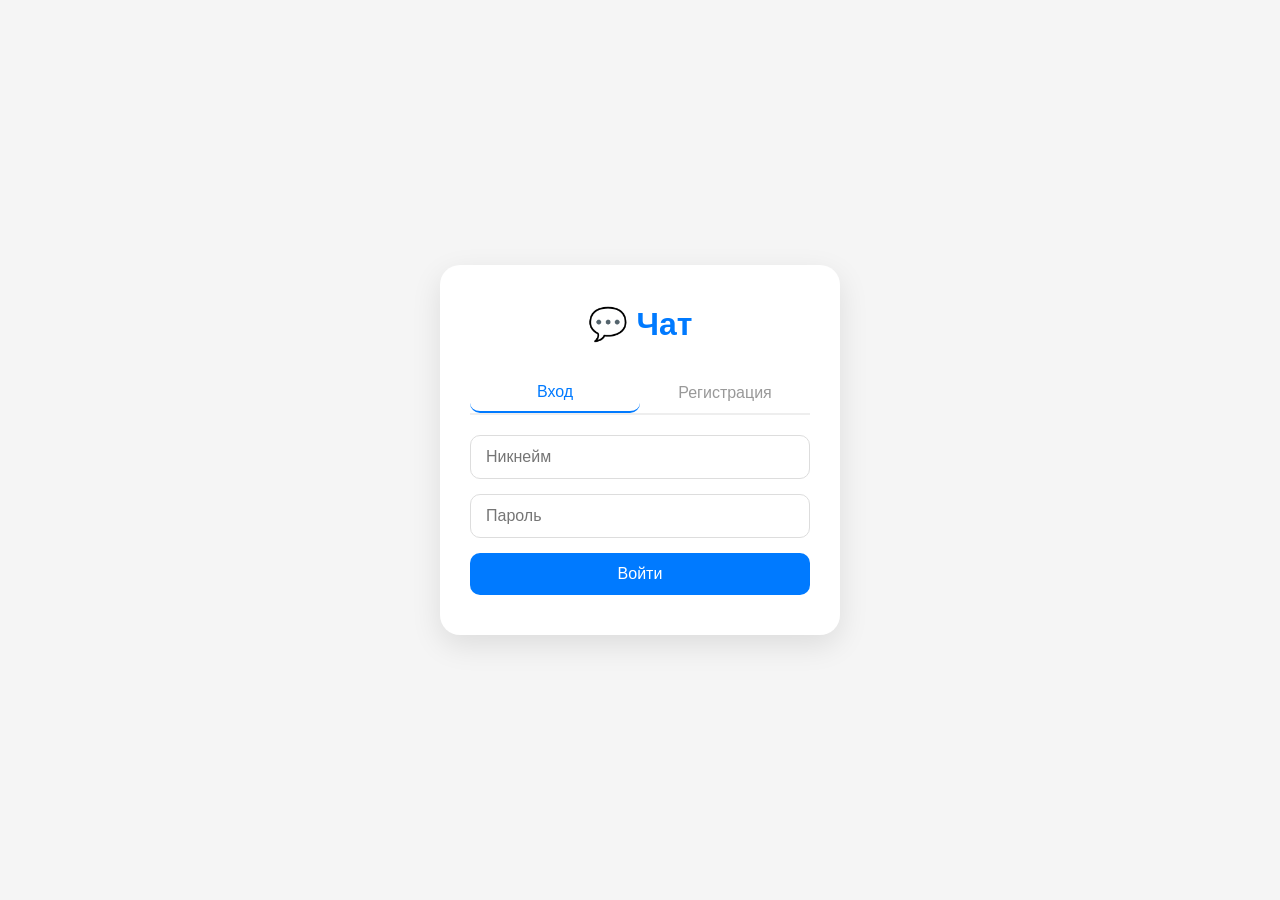
==== templates/login.html @ 4a16a885 "Ещё раз исправлен вход" ====
<!DOCTYPE html>
<html lang="ru">
<head>
    <meta charset="UTF-8">
    <meta name="viewport" content="width=device-width, initial-scale=1.0">
    <title>Вход</title>
    <style>
        * { margin: 0; padding: 0; box-sizing: border-box; }
        body { font-family: -apple-system, sans-serif; background: #f5f5f5; height: 100vh; display: flex; justify-content: center; align-items: center; }
        #app { background: white; padding: 40px 30px; border-radius: 20px; box-shadow: 0 10px 30px rgba(0,0,0,0.1); width: 100%; max-width: 400px; }
        h1 { text-align: center; margin-bottom: 30px; color: #007AFF; }
        .tab { display: flex; margin-bottom: 20px; border-bottom: 2px solid #eee; }
        .tab button { flex: 1; padding: 10px; border: none; background: none; font-size: 16px; cursor: pointer; color: #999; transition: 0.3s; }
        .tab button.active { color: #007AFF; border-bottom: 2px solid #007AFF; }
        .form { display: none; }
        .form.active { display: block; }
        input { width: 100%; padding: 12px 15px; margin-bottom: 15px; border: 1px solid #ddd; border-radius: 10px; font-size: 16px; outline: none; }
        input:focus { border-color: #007AFF; }
        button { width: 100%; padding: 12px; background: #007AFF; color: white; border: none; border-radius: 10px; font-size: 16px; cursor: pointer; }
        button:hover { background: #0055b3; }
        .error { color: red; text-align: center; margin-bottom: 10px; font-size: 14px; }
        .success { color: green; text-align: center; margin-bottom: 10px; font-size: 14px; }
    </style>
</head>
<body>
    <div id="app">
        <h1>💬 Чат</h1>
        <div class="tab">
            <button class="active" onclick="switchTab('login')">Вход</button>
            <button onclick="switchTab('register')">Регистрация</button>
        </div>
        <div id="login-form" class="form active">
            <div id="login-error" class="error"></div>
            <input type="text" id="login-username" placeholder="Никнейм">
            <input type="password" id="login-password" placeholder="Пароль">
            <button id="login-btn" onclick="login()">Войти</button>
        </div>
        <div id="register-form" class="form">
            <div id="register-error" class="error"></div>
            <div id="register-success" class="success"></div>
            <input type="text" id="register-username" placeholder="Никнейм">
            <input type="text" id="register-displayname" placeholder="Имя (опционально)">
            <input type="password" id="register-password" placeholder="Пароль">
            <button onclick="register()">Зарегистрироваться</button>
        </div>
    </div>
    <script>
        function switchTab(tab) {
            document.querySelectorAll('.form').forEach(el => el.classList.remove('active'));
            document.querySelectorAll('.tab button').forEach(el => el.classList.remove('active'));
            if (tab === 'login') {
                document.getElementById('login-form').classList.add('active');
                document.querySelector('.tab button:first-child').classList.add('active');
            } else {
                document.getElementById('register-form').classList.add('active');
                document.querySelector('.tab button:last-child').classList.add('active');
            }
            document.getElementById('login-error').textContent = '';
            document.getElementById('register-error').textContent = '';
            document.getElementById('register-success').textContent = '';
        }

        async function login() {
            const username = document.getElementById('login-username').value.trim();
            const password = document.getElementById('login-password').value.trim();
            const errorEl = document.getElementById('login-error');
            
            if (!username || !password) {
                errorEl.textContent = 'Заполните все поля';
                return;
            }
            
            try {
                const resp = await fetch('/api/login', {
                    method: 'POST',
                    headers: { 'Content-Type': 'application/json' },
                    body: JSON.stringify({ username, password })
                });
                
                const data = await resp.json();
                console.log('Ответ сервера:', data);
                
                if (resp.ok) {
                    // === ПРИНУДИТЕЛЬНОЕ ПЕРЕНАПРАВЛЕНИЕ ===
                    window.location.assign('/');
                } else {
                    errorEl.textContent = data.error || 'Неверный логин или пароль';
                }
            } catch (e) {
                console.error('Ошибка:', e);
                errorEl.textContent = 'Ошибка соединения с сервером';
            }
        }

        async function register() {
            const username = document.getElementById('register-username').value.trim();
            const display_name = document.getElementById('register-displayname').value.trim();
            const password = document.getElementById('register-password').value.trim();
            const errorEl = document.getElementById('register-error');
            const successEl = document.getElementById('register-success');
            
            if (!username || !password) {
                errorEl.textContent = 'Заполните никнейм и пароль';
                return;
            }
            
            try {
                const resp = await fetch('/api/register', {
                    method: 'POST',
                    headers: { 'Content-Type': 'application/json' },
                    body: JSON.stringify({ username, password, display_name })
                });
                
                const data = await resp.json();
                console.log('Ответ регистрации:', data);
                
                if (resp.ok) {
                    successEl.textContent = '✅ Регистрация успешна!';
                    document.getElementById('login-username').value = username;
                    setTimeout(() => {
                        switchTab('login');
                        document.getElementById('login-password').value = '';
                    }, 1000);
                } else {
                    errorEl.textContent = data.error || 'Ошибка регистрации';
                }
            } catch (e) {
                console.error('Ошибка:', e);
                errorEl.textContent = 'Ошибка соединения с сервером';
            }
        }

        document.addEventListener('keydown', (e) => {
            if (e.key === 'Enter') {
                const activeForm = document.querySelector('.form.active');
                if (activeForm.id === 'login-form') login();
                else if (activeForm.id === 'register-form') register();
            }
        });
    </script>
</body>
</html>
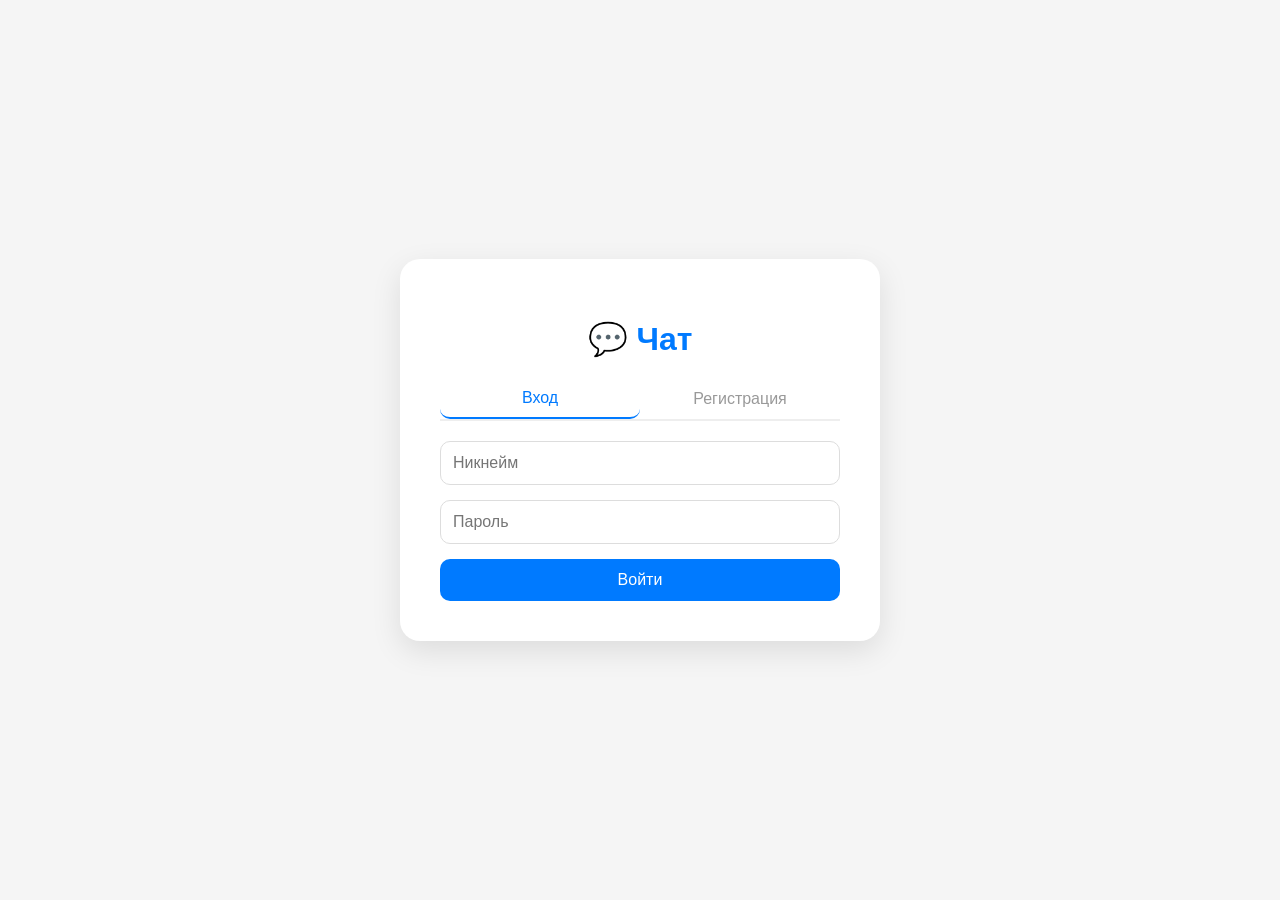
==== commit 3a61ac9e: "Фикс: убраны формы, только div" ====
--- a/templates/login.html
+++ b/templates/login.html
@@ -1,25 +1,21 @@
 <!DOCTYPE html>
-<html lang="ru">
+<html>
 <head>
     <meta charset="UTF-8">
-    <meta name="viewport" content="width=device-width, initial-scale=1.0">
     <title>Вход</title>
     <style>
-        * { margin: 0; padding: 0; box-sizing: border-box; }
-        body { font-family: -apple-system, sans-serif; background: #f5f5f5; height: 100vh; display: flex; justify-content: center; align-items: center; }
-        #app { background: white; padding: 40px 30px; border-radius: 20px; box-shadow: 0 10px 30px rgba(0,0,0,0.1); width: 100%; max-width: 400px; }
-        h1 { text-align: center; margin-bottom: 30px; color: #007AFF; }
+        body { font-family: sans-serif; display: flex; justify-content: center; align-items: center; height: 100vh; margin: 0; background: #f5f5f5; }
+        #app { background: white; padding: 40px; border-radius: 20px; box-shadow: 0 10px 30px rgba(0,0,0,0.1); width: 100%; max-width: 400px; }
+        h1 { text-align: center; color: #007AFF; }
+        input { width: 100%; padding: 12px; margin-bottom: 15px; border: 1px solid #ddd; border-radius: 10px; font-size: 16px; box-sizing: border-box; }
+        button { width: 100%; padding: 12px; background: #007AFF; color: white; border: none; border-radius: 10px; font-size: 16px; cursor: pointer; }
+        button:hover { background: #0055b3; }
+        .error { color: red; text-align: center; margin-top: 10px; }
         .tab { display: flex; margin-bottom: 20px; border-bottom: 2px solid #eee; }
-        .tab button { flex: 1; padding: 10px; border: none; background: none; font-size: 16px; cursor: pointer; color: #999; transition: 0.3s; }
+        .tab button { flex: 1; padding: 10px; border: none; background: none; font-size: 16px; cursor: pointer; color: #999; }
         .tab button.active { color: #007AFF; border-bottom: 2px solid #007AFF; }
         .form { display: none; }
         .form.active { display: block; }
-        input { width: 100%; padding: 12px 15px; margin-bottom: 15px; border: 1px solid #ddd; border-radius: 10px; font-size: 16px; outline: none; }
-        input:focus { border-color: #007AFF; }
-        button { width: 100%; padding: 12px; background: #007AFF; color: white; border: none; border-radius: 10px; font-size: 16px; cursor: pointer; }
-        button:hover { background: #0055b3; }
-        .error { color: red; text-align: center; margin-bottom: 10px; font-size: 14px; }
-        .success { color: green; text-align: center; margin-bottom: 10px; font-size: 14px; }
     </style>
 </head>
 <body>
@@ -29,21 +25,23 @@
             <button class="active" onclick="switchTab('login')">Вход</button>
             <button onclick="switchTab('register')">Регистрация</button>
         </div>
+        
         <div id="login-form" class="form active">
             <div id="login-error" class="error"></div>
             <input type="text" id="login-username" placeholder="Никнейм">
             <input type="password" id="login-password" placeholder="Пароль">
-            <button id="login-btn" onclick="login()">Войти</button>
+            <button id="login-btn">Войти</button>
         </div>
+        
         <div id="register-form" class="form">
             <div id="register-error" class="error"></div>
-            <div id="register-success" class="success"></div>
             <input type="text" id="register-username" placeholder="Никнейм">
-            <input type="text" id="register-displayname" placeholder="Имя (опционально)">
+            <input type="text" id="register-displayname" placeholder="Имя">
             <input type="password" id="register-password" placeholder="Пароль">
-            <button onclick="register()">Зарегистрироваться</button>
+            <button id="register-btn">Зарегистрироваться</button>
         </div>
     </div>
+
     <script>
         function switchTab(tab) {
             document.querySelectorAll('.form').forEach(el => el.classList.remove('active'));
@@ -57,10 +55,13 @@
             }
             document.getElementById('login-error').textContent = '';
             document.getElementById('register-error').textContent = '';
-            document.getElementById('register-success').textContent = '';
         }
 
-        async function login() {
+        // === ВХОД ===
+        document.getElementById('login-btn').addEventListener('click', function(e) {
+            e.preventDefault();
+            e.stopPropagation();
+            
             const username = document.getElementById('login-username').value.trim();
             const password = document.getElementById('login-password').value.trim();
             const errorEl = document.getElementById('login-error');
@@ -70,71 +71,80 @@
                 return;
             }
             
-            try {
-                const resp = await fetch('/api/login', {
-                    method: 'POST',
-                    headers: { 'Content-Type': 'application/json' },
-                    body: JSON.stringify({ username, password })
-                });
-                
-                const data = await resp.json();
-                console.log('Ответ сервера:', data);
-                
-                if (resp.ok) {
-                    // === ПРИНУДИТЕЛЬНОЕ ПЕРЕНАПРАВЛЕНИЕ ===
-                    window.location.assign('/');
+            console.log('🔑 Вход:', username);
+            errorEl.textContent = '⏳ Вход...';
+            
+            fetch('/api/login', {
+                method: 'POST',
+                headers: { 'Content-Type': 'application/json' },
+                body: JSON.stringify({ username, password })
+            })
+            .then(r => r.json())
+            .then(data => {
+                console.log('📨 Ответ:', data);
+                if (data.status === 'ok') {
+                    console.log('✅ Успех! Переход...');
+                    window.location.replace('/');
                 } else {
                     errorEl.textContent = data.error || 'Неверный логин или пароль';
                 }
-            } catch (e) {
-                console.error('Ошибка:', e);
-                errorEl.textContent = 'Ошибка соединения с сервером';
-            }
-        }
+            })
+            .catch(err => {
+                console.error('❌ Ошибка:', err);
+                errorEl.textContent = 'Ошибка соединения';
+            });
+        });
 
-        async function register() {
+        // === РЕГИСТРАЦИЯ ===
+        document.getElementById('register-btn').addEventListener('click', function(e) {
+            e.preventDefault();
+            e.stopPropagation();
+            
             const username = document.getElementById('register-username').value.trim();
             const display_name = document.getElementById('register-displayname').value.trim();
             const password = document.getElementById('register-password').value.trim();
             const errorEl = document.getElementById('register-error');
-            const successEl = document.getElementById('register-success');
             
             if (!username || !password) {
                 errorEl.textContent = 'Заполните никнейм и пароль';
                 return;
             }
             
-            try {
-                const resp = await fetch('/api/register', {
-                    method: 'POST',
-                    headers: { 'Content-Type': 'application/json' },
-                    body: JSON.stringify({ username, password, display_name })
-                });
-                
-                const data = await resp.json();
-                console.log('Ответ регистрации:', data);
-                
-                if (resp.ok) {
-                    successEl.textContent = '✅ Регистрация успешна!';
+            console.log('📝 Регистрация:', username);
+            errorEl.textContent = '⏳ Регистрация...';
+            
+            fetch('/api/register', {
+                method: 'POST',
+                headers: { 'Content-Type': 'application/json' },
+                body: JSON.stringify({ username, password, display_name })
+            })
+            .then(r => r.json())
+            .then(data => {
+                console.log('📨 Ответ:', data);
+                if (data.status === 'ok') {
+                    errorEl.textContent = '';
+                    alert('✅ Регистрация успешна! Теперь войдите.');
                     document.getElementById('login-username').value = username;
-                    setTimeout(() => {
-                        switchTab('login');
-                        document.getElementById('login-password').value = '';
-                    }, 1000);
+                    switchTab('login');
                 } else {
                     errorEl.textContent = data.error || 'Ошибка регистрации';
                 }
-            } catch (e) {
-                console.error('Ошибка:', e);
-                errorEl.textContent = 'Ошибка соединения с сервером';
-            }
-        }
+            })
+            .catch(err => {
+                console.error('❌ Ошибка:', err);
+                errorEl.textContent = 'Ошибка соединения';
+            });
+        });
 
-        document.addEventListener('keydown', (e) => {
+        // === ENTER ===
+        document.addEventListener('keydown', function(e) {
             if (e.key === 'Enter') {
                 const activeForm = document.querySelector('.form.active');
-                if (activeForm.id === 'login-form') login();
-                else if (activeForm.id === 'register-form') register();
+                if (activeForm && activeForm.id === 'login-form') {
+                    document.getElementById('login-btn').click();
+                } else if (activeForm && activeForm.id === 'register-form') {
+                    document.getElementById('register-btn').click();
+                }
             }
         });
     </script>
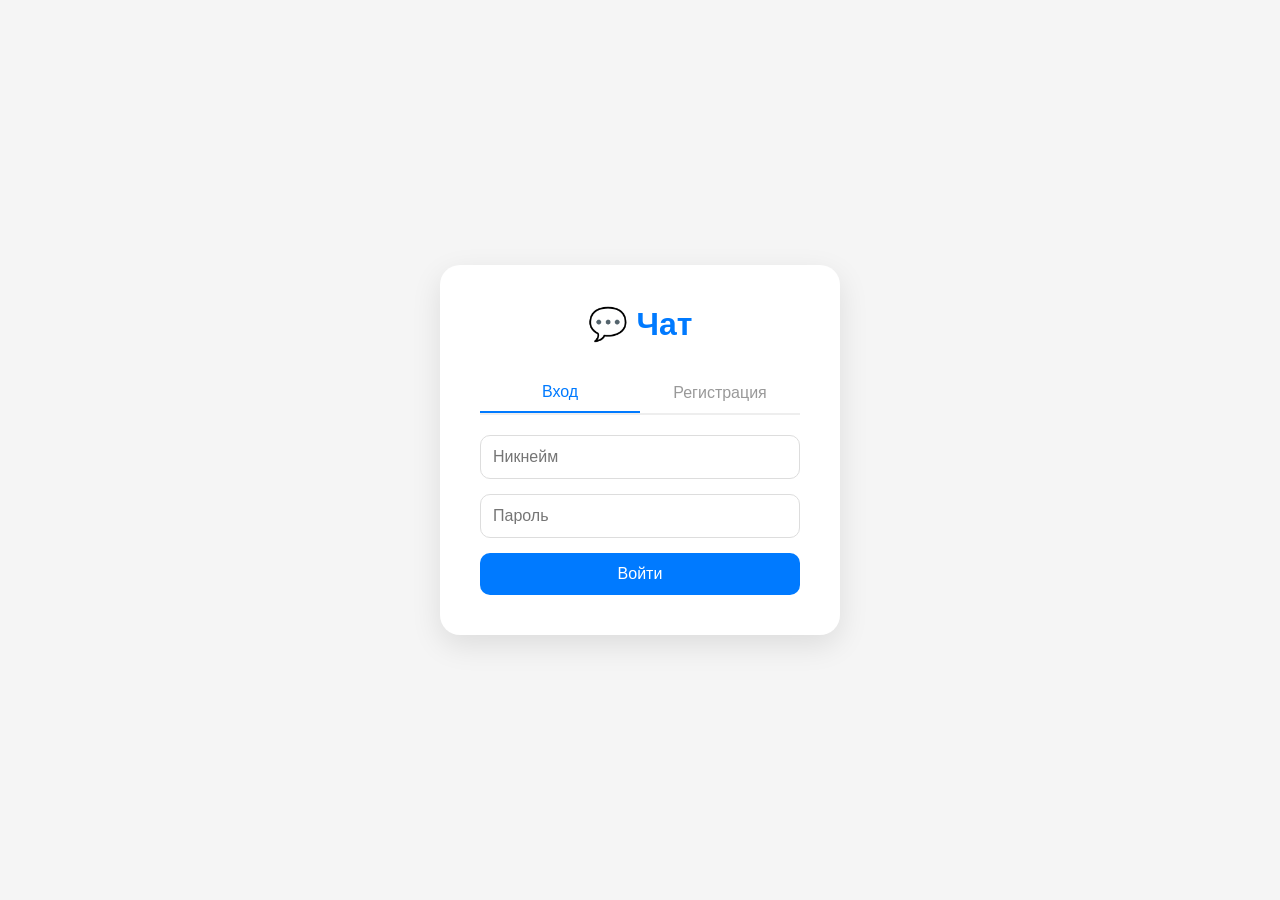
==== commit 21697865: "Окончательный фикс: кнопка без submit" ====
--- a/templates/login.html
+++ b/templates/login.html
@@ -4,18 +4,21 @@
     <meta charset="UTF-8">
     <title>Вход</title>
     <style>
-        body { font-family: sans-serif; display: flex; justify-content: center; align-items: center; height: 100vh; margin: 0; background: #f5f5f5; }
+        * { margin: 0; padding: 0; box-sizing: border-box; }
+        body { font-family: sans-serif; display: flex; justify-content: center; align-items: center; height: 100vh; background: #f5f5f5; }
         #app { background: white; padding: 40px; border-radius: 20px; box-shadow: 0 10px 30px rgba(0,0,0,0.1); width: 100%; max-width: 400px; }
-        h1 { text-align: center; color: #007AFF; }
-        input { width: 100%; padding: 12px; margin-bottom: 15px; border: 1px solid #ddd; border-radius: 10px; font-size: 16px; box-sizing: border-box; }
-        button { width: 100%; padding: 12px; background: #007AFF; color: white; border: none; border-radius: 10px; font-size: 16px; cursor: pointer; }
-        button:hover { background: #0055b3; }
-        .error { color: red; text-align: center; margin-top: 10px; }
+        h1 { text-align: center; color: #007AFF; margin-bottom: 30px; }
         .tab { display: flex; margin-bottom: 20px; border-bottom: 2px solid #eee; }
         .tab button { flex: 1; padding: 10px; border: none; background: none; font-size: 16px; cursor: pointer; color: #999; }
         .tab button.active { color: #007AFF; border-bottom: 2px solid #007AFF; }
         .form { display: none; }
         .form.active { display: block; }
+        input { width: 100%; padding: 12px; margin-bottom: 15px; border: 1px solid #ddd; border-radius: 10px; font-size: 16px; outline: none; }
+        input:focus { border-color: #007AFF; }
+        .btn { width: 100%; padding: 12px; background: #007AFF; color: white; border: none; border-radius: 10px; font-size: 16px; cursor: pointer; }
+        .btn:hover { background: #0055b3; }
+        .error { color: red; text-align: center; margin-top: 10px; }
+        .success { color: green; text-align: center; margin-top: 10px; }
     </style>
 </head>
 <body>
@@ -30,15 +33,16 @@
             <div id="login-error" class="error"></div>
             <input type="text" id="login-username" placeholder="Никнейм">
             <input type="password" id="login-password" placeholder="Пароль">
-            <button id="login-btn">Войти</button>
+            <button class="btn" id="login-btn">Войти</button>
         </div>
         
         <div id="register-form" class="form">
             <div id="register-error" class="error"></div>
+            <div id="register-success" class="success"></div>
             <input type="text" id="register-username" placeholder="Никнейм">
-            <input type="text" id="register-displayname" placeholder="Имя">
+            <input type="text" id="register-displayname" placeholder="Имя (опционально)">
             <input type="password" id="register-password" placeholder="Пароль">
-            <button id="register-btn">Зарегистрироваться</button>
+            <button class="btn" id="register-btn">Зарегистрироваться</button>
         </div>
     </div>
 
@@ -55,10 +59,12 @@
             }
             document.getElementById('login-error').textContent = '';
             document.getElementById('register-error').textContent = '';
+            document.getElementById('register-success').textContent = '';
         }
 
-        // === ВХОД ===
+        // === ВХОД (через addEventListener) ===
         document.getElementById('login-btn').addEventListener('click', function(e) {
+            // Полностью блокируем стандартное поведение
             e.preventDefault();
             e.stopPropagation();
             
@@ -66,13 +72,15 @@
             const password = document.getElementById('login-password').value.trim();
             const errorEl = document.getElementById('login-error');
             
+            errorEl.textContent = '';
+            
             if (!username || !password) {
                 errorEl.textContent = 'Заполните все поля';
                 return;
             }
             
-            console.log('🔑 Вход:', username);
-            errorEl.textContent = '⏳ Вход...';
+            errorEl.textContent = '⏳ Проверка...';
+            errorEl.style.color = '#007AFF';
             
             fetch('/api/login', {
                 method: 'POST',
@@ -81,17 +89,19 @@
             })
             .then(r => r.json())
             .then(data => {
-                console.log('📨 Ответ:', data);
+                console.log('Ответ сервера:', data);
                 if (data.status === 'ok') {
-                    console.log('✅ Успех! Переход...');
-                    window.location.replace('/');
+                    console.log('✅ Успех! Переход на /');
+                    window.location.href = '/';
                 } else {
                     errorEl.textContent = data.error || 'Неверный логин или пароль';
+                    errorEl.style.color = 'red';
                 }
             })
             .catch(err => {
-                console.error('❌ Ошибка:', err);
-                errorEl.textContent = 'Ошибка соединения';
+                console.error('Ошибка:', err);
+                errorEl.textContent = 'Ошибка соединения с сервером';
+                errorEl.style.color = 'red';
             });
         });
 
@@ -104,14 +114,15 @@
             const display_name = document.getElementById('register-displayname').value.trim();
             const password = document.getElementById('register-password').value.trim();
             const errorEl = document.getElementById('register-error');
+            const successEl = document.getElementById('register-success');
+            
+            errorEl.textContent = '';
+            successEl.textContent = '';
             
             if (!username || !password) {
                 errorEl.textContent = 'Заполните никнейм и пароль';
                 return;
             }
-            
-            console.log('📝 Регистрация:', username);
-            errorEl.textContent = '⏳ Регистрация...';
             
             fetch('/api/register', {
                 method: 'POST',
@@ -120,23 +131,25 @@
             })
             .then(r => r.json())
             .then(data => {
-                console.log('📨 Ответ:', data);
+                console.log('Ответ регистрации:', data);
                 if (data.status === 'ok') {
-                    errorEl.textContent = '';
-                    alert('✅ Регистрация успешна! Теперь войдите.');
+                    successEl.textContent = '✅ Регистрация успешна! Теперь войдите.';
                     document.getElementById('login-username').value = username;
-                    switchTab('login');
+                    setTimeout(() => {
+                        switchTab('login');
+                        document.getElementById('login-password').value = '';
+                    }, 1500);
                 } else {
                     errorEl.textContent = data.error || 'Ошибка регистрации';
                 }
             })
             .catch(err => {
-                console.error('❌ Ошибка:', err);
-                errorEl.textContent = 'Ошибка соединения';
+                console.error('Ошибка:', err);
+                errorEl.textContent = 'Ошибка соединения с сервером';
             });
         });
 
-        // === ENTER ===
+        // === ОБРАБОТКА ENTER ===
         document.addEventListener('keydown', function(e) {
             if (e.key === 'Enter') {
                 const activeForm = document.querySelector('.form.active');
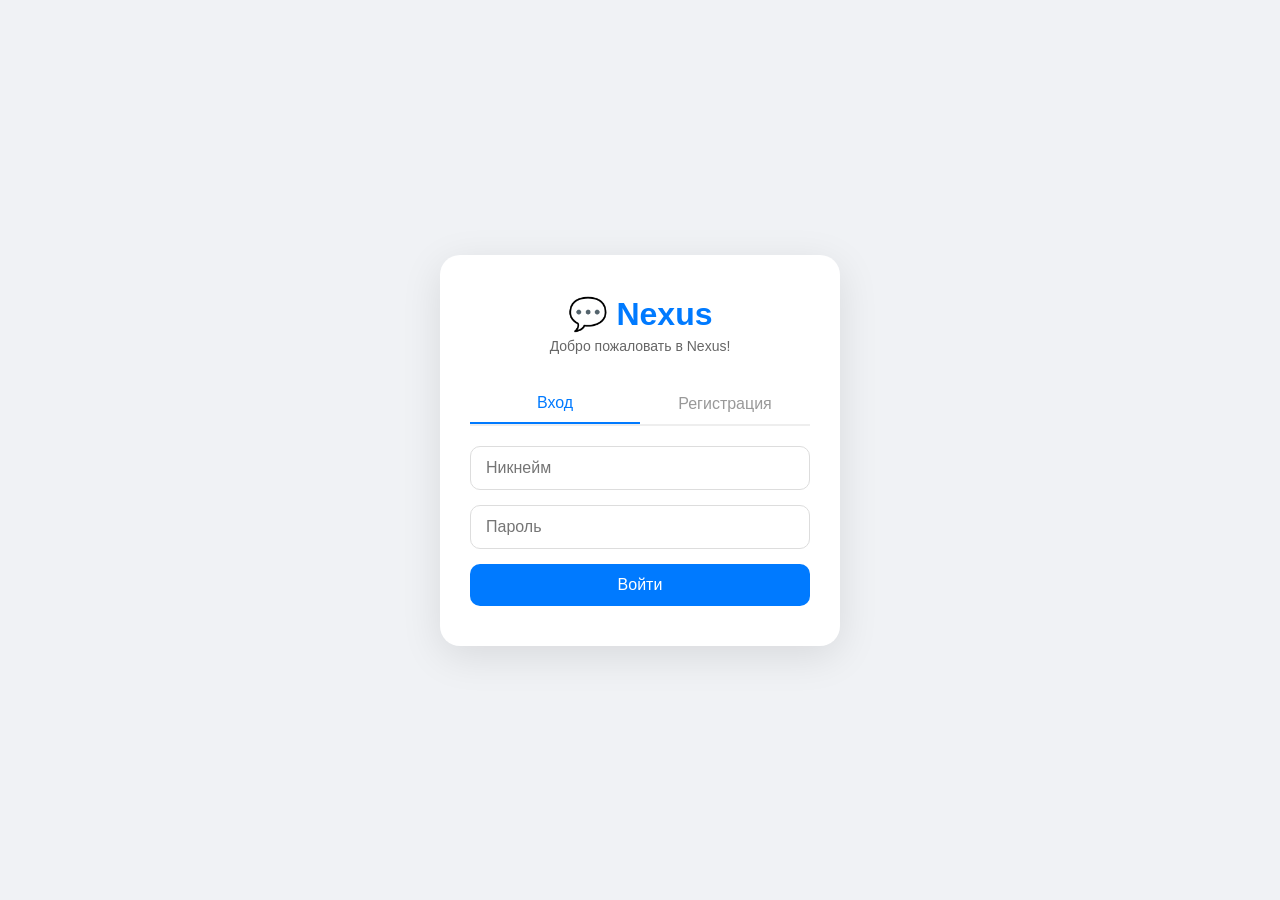
==== commit 31e4846b: "Nexus: голубая тема, приветствие, аватарки везде, без бликов" ====
--- a/templates/login.html
+++ b/templates/login.html
@@ -2,28 +2,34 @@
 <html>
 <head>
     <meta charset="UTF-8">
-    <title>Вход</title>
+    <meta name="viewport" content="width=device-width, initial-scale=1.0">
+    <title>Nexus</title>
     <style>
         * { margin: 0; padding: 0; box-sizing: border-box; }
-        body { font-family: sans-serif; display: flex; justify-content: center; align-items: center; height: 100vh; background: #f5f5f5; }
-        #app { background: white; padding: 40px; border-radius: 20px; box-shadow: 0 10px 30px rgba(0,0,0,0.1); width: 100%; max-width: 400px; }
-        h1 { text-align: center; color: #007AFF; margin-bottom: 30px; }
+        body { font-family: -apple-system, BlinkMacSystemFont, 'Segoe UI', Roboto, sans-serif; background: #f0f2f5; height: 100vh; display: flex; justify-content: center; align-items: center; }
+        #app { background: white; padding: 40px 30px; border-radius: 20px; box-shadow: 0 10px 40px rgba(0,0,0,0.1); width: 100%; max-width: 400px; }
+        .logo { text-align: center; margin-bottom: 30px; }
+        .logo h1 { font-size: 32px; color: #007AFF; margin-bottom: 5px; }
+        .logo p { color: #666; font-size: 14px; }
         .tab { display: flex; margin-bottom: 20px; border-bottom: 2px solid #eee; }
-        .tab button { flex: 1; padding: 10px; border: none; background: none; font-size: 16px; cursor: pointer; color: #999; }
+        .tab button { flex: 1; padding: 10px; border: none; background: none; font-size: 16px; cursor: pointer; color: #999; transition: 0.3s; font-weight: 500; }
         .tab button.active { color: #007AFF; border-bottom: 2px solid #007AFF; }
         .form { display: none; }
         .form.active { display: block; }
-        input { width: 100%; padding: 12px; margin-bottom: 15px; border: 1px solid #ddd; border-radius: 10px; font-size: 16px; outline: none; }
+        input { width: 100%; padding: 12px 15px; margin-bottom: 15px; border: 1px solid #ddd; border-radius: 10px; font-size: 16px; outline: none; transition: border 0.3s; }
         input:focus { border-color: #007AFF; }
-        .btn { width: 100%; padding: 12px; background: #007AFF; color: white; border: none; border-radius: 10px; font-size: 16px; cursor: pointer; }
+        .btn { width: 100%; padding: 12px; background: #007AFF; color: white; border: none; border-radius: 10px; font-size: 16px; cursor: pointer; font-weight: 500; transition: background 0.3s; }
         .btn:hover { background: #0055b3; }
-        .error { color: red; text-align: center; margin-top: 10px; }
-        .success { color: green; text-align: center; margin-top: 10px; }
+        .error { color: red; text-align: center; margin-top: 10px; font-size: 14px; }
+        .success { color: green; text-align: center; margin-top: 10px; font-size: 14px; }
     </style>
 </head>
 <body>
     <div id="app">
-        <h1>💬 Чат</h1>
+        <div class="logo">
+            <h1>💬 Nexus</h1>
+            <p>Добро пожаловать в Nexus!</p>
+        </div>
         <div class="tab">
             <button class="active" onclick="switchTab('login')">Вход</button>
             <button onclick="switchTab('register')">Регистрация</button>
@@ -62,9 +68,7 @@
             document.getElementById('register-success').textContent = '';
         }
 
-        // === ВХОД (через addEventListener) ===
         document.getElementById('login-btn').addEventListener('click', function(e) {
-            // Полностью блокируем стандартное поведение
             e.preventDefault();
             e.stopPropagation();
             
@@ -73,7 +77,6 @@
             const errorEl = document.getElementById('login-error');
             
             errorEl.textContent = '';
-            
             if (!username || !password) {
                 errorEl.textContent = 'Заполните все поля';
                 return;
@@ -90,9 +93,8 @@
             .then(r => r.json())
             .then(data => {
                 console.log('Ответ сервера:', data);
-                if (data.status === 'ok') {
-                    console.log('✅ Успех! Переход на /');
-                    window.location.href = '/';
+                if (data.status === 'ok' && data.user_id) {
+                    window.location.href = '/?user_id=' + data.user_id;
                 } else {
                     errorEl.textContent = data.error || 'Неверный логин или пароль';
                     errorEl.style.color = 'red';
@@ -105,7 +107,6 @@
             });
         });
 
-        // === РЕГИСТРАЦИЯ ===
         document.getElementById('register-btn').addEventListener('click', function(e) {
             e.preventDefault();
             e.stopPropagation();
@@ -149,7 +150,6 @@
             });
         });
 
-        // === ОБРАБОТКА ENTER ===
         document.addEventListener('keydown', function(e) {
             if (e.key === 'Enter') {
                 const activeForm = document.querySelector('.form.active');
